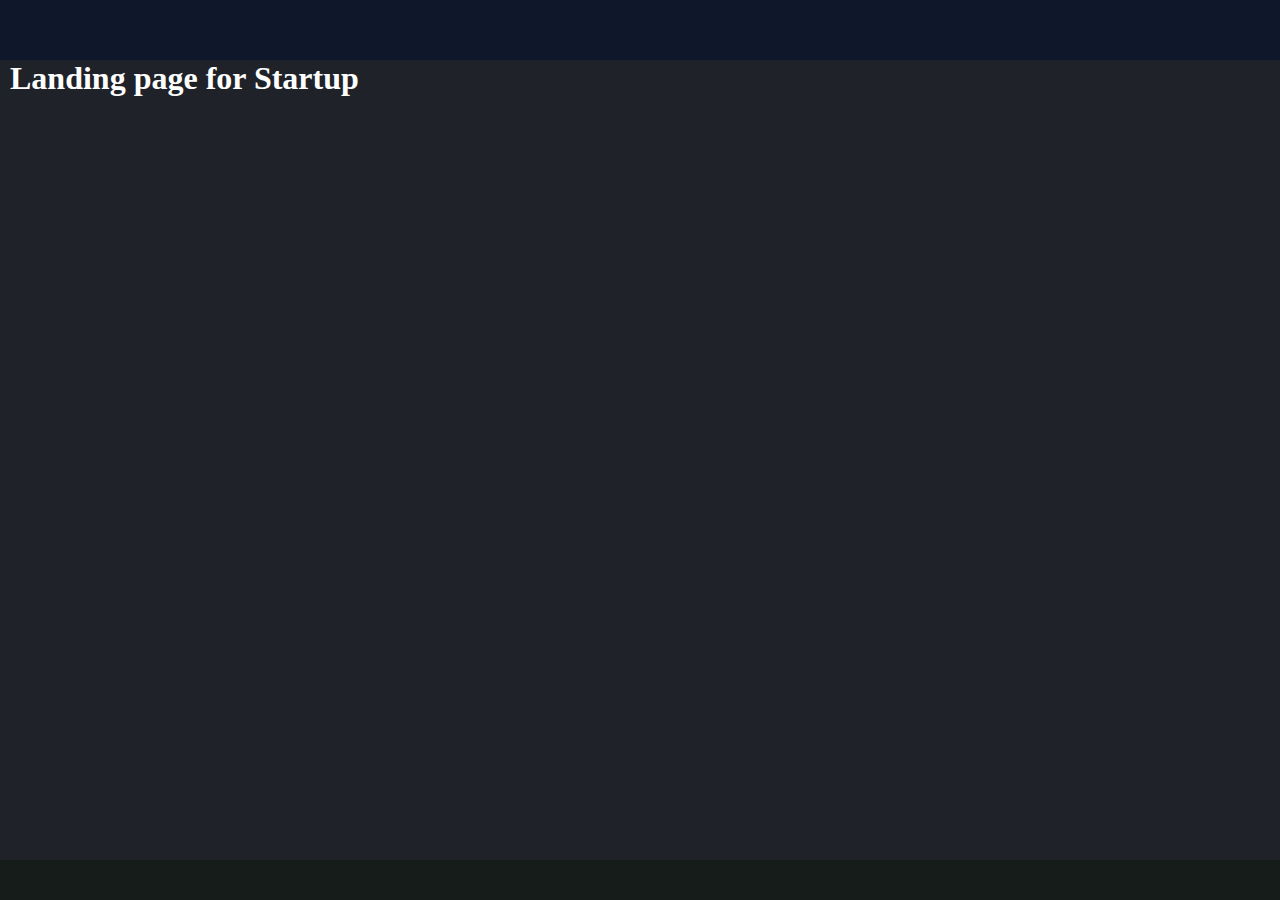
==== Landing page/index.html @ 529b9ca5 "updated in landing page" ====
<!DOCTYPE html>
<html lang="en">
<head>
    <meta charset="UTF-8">
    <meta name="viewport" content="width=device-width, initial-scale=1.0">
    <title>Landing page</title>
    <!--link style.css page-->
    <link rel="stylesheet" href="./style.css">
</head>
<body>
    <header>

    </header>
    <main>
        <div class="main-div1">
            <h1>Landing page for Startup</h1>
         
        </div>
    </main>
    <footer>

    </footer>
</body>
</html>
---- Landing page/style.css ----
*{
    margin: 0;
    padding: 0;
    box-sizing: border-box;
}

body{
    min-height: 100vh;
    display: flex;
    flex-direction: column;
    background-color: rgb(31,35,41);
}
header{
    background-color: rgb(15,23,42);
    height:60px;
    width: 100%;
}
footer{
    background-color: rgb(21,28,26);
    height: 40px;
    width: 100%;
    margin-top: auto;
}
main .main-div1{
    color: white;
    height: 500px;
    width: 400px;
    padding-left: 10px;
    margin:200px ,400px,0,auto;

}
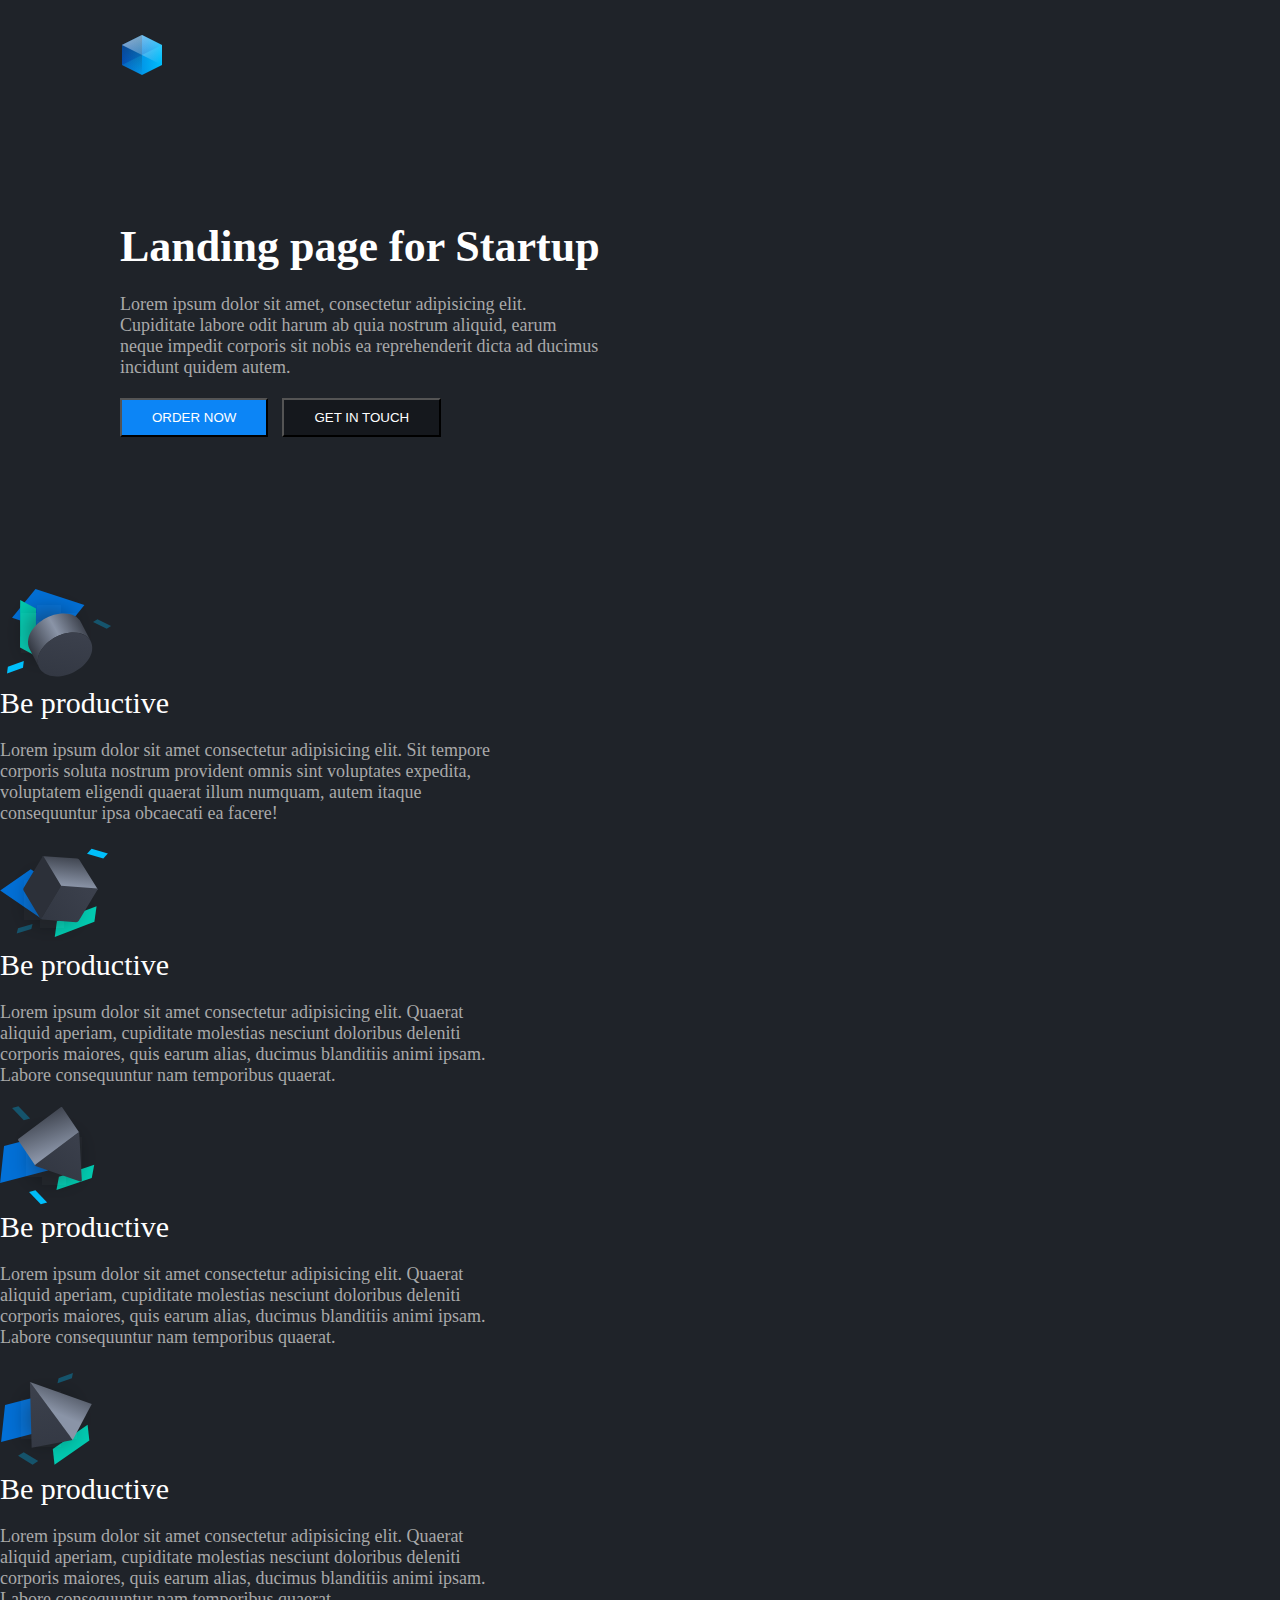
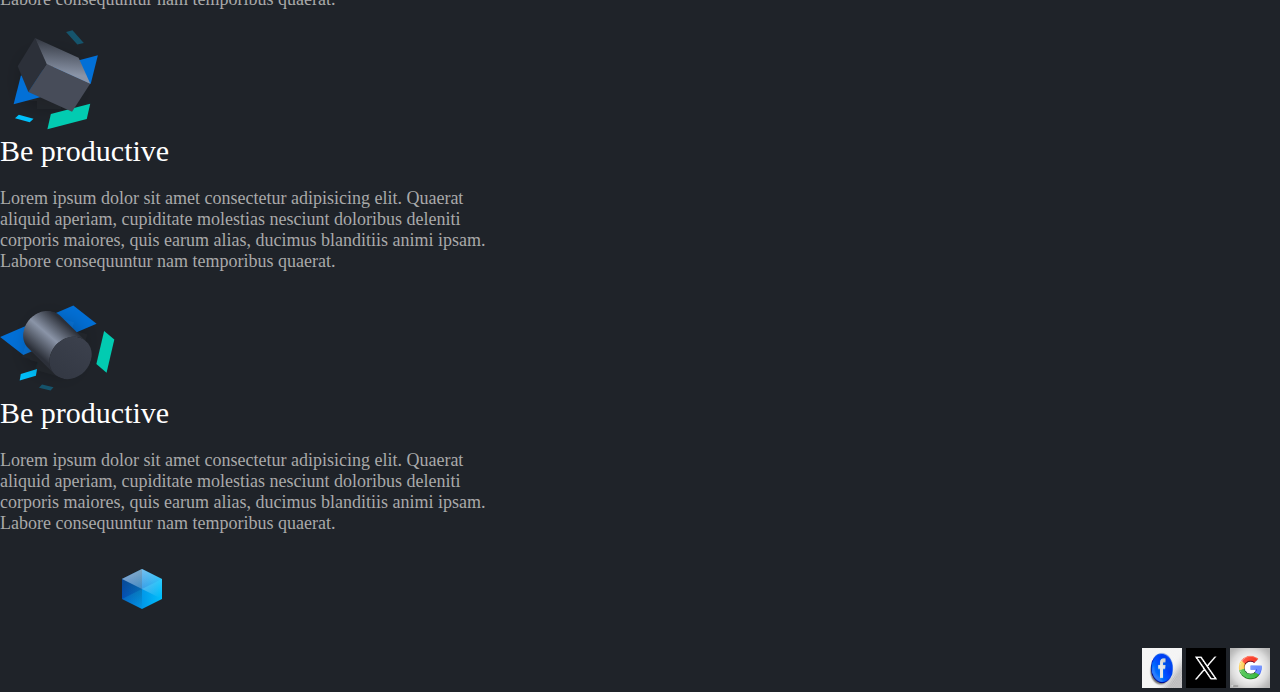
==== commit 0079053d: "second commit" ====
--- a/Landing page/index.html
+++ b/Landing page/index.html
@@ -1,24 +1,133 @@
 <!DOCTYPE html>
 <html lang="en">
-<head>
-    <meta charset="UTF-8">
-    <meta name="viewport" content="width=device-width, initial-scale=1.0">
+  <head>
+    <meta charset="UTF-8" />
+    <meta name="viewport" content="width=device-width, initial-scale=1.0" />
     <title>Landing page</title>
     <!--link style.css page-->
-    <link rel="stylesheet" href="./style.css">
-</head>
-<body>
-    <header>
-
-    </header>
+    <link rel="stylesheet" href="./style.css" />
+    <!--fevicon link-->
+    <link
+      rel="shortcut icon"
+      href="./assets/feature-icon-02.svg"
+      type="image/x-icon"
+    />
+  </head>
+  <body>
+    <!-- <header>
+        <img src="./assets/feature-icon-02.svg" height="50px" width="50px" alt="logo">
+        
+    </header> -->
     <main>
-        <div class="main-div1">
-            <h1>Landing page for Startup</h1>
-         
+      <div class="logo">
+        <img src="./assets/logo.svg" alt="logo" height="40px" width="40px" />
+      </div>
+      <div class="main-div1">
+        <h1>Landing page for Startup</h1>
+        <p class="1st-para">
+          Lorem ipsum dolor sit amet, consectetur adipisicing elit. Cupiditate
+          labore odit harum ab quia nostrum aliquid, earum neque impedit
+          corporis sit nobis ea reprehenderit dicta ad ducimus incidunt quidem
+          autem.
+        </p>
+        <button class="pre-order">ORDER NOW</button>
+        <button class="get-in-touch">GET IN TOUCH</button>
+      </div>
+      <div class="icons">
+        <img src="" alt="" />
+      </div>
+      <!--feature section-->
+      <section class="feature-section">
+        <div class="feature1">
+          <img src="./assets/feature-icon-01.svg" alt="feature image1" />
+          <h2>Be productive</h2>
+          <p>
+            Lorem ipsum dolor sit amet consectetur adipisicing elit. Sit tempore
+            corporis soluta nostrum provident omnis sint voluptates expedita,
+            voluptatem eligendi quaerat illum numquam, autem itaque consequuntur
+            ipsa obcaecati ea facere!
+          </p>
         </div>
+        <div class="feature2">
+          <img src="./assets/feature-icon-02.svg" alt="feature image2" />
+          <h2>Be productive</h2>
+          <p>
+            Lorem ipsum dolor sit amet consectetur adipisicing elit. Quaerat
+            aliquid aperiam, cupiditate molestias nesciunt doloribus deleniti
+            corporis maiores, quis earum alias, ducimus blanditiis animi ipsam.
+            Labore consequuntur nam temporibus quaerat.
+          </p>
+        </div>
+        <div class="feature3">
+          <img src="./assets/feature-icon-03.svg" alt="feature image2" />
+          <h2>Be productive</h2>
+          <p>
+            Lorem ipsum dolor sit amet consectetur adipisicing elit. Quaerat
+            aliquid aperiam, cupiditate molestias nesciunt doloribus deleniti
+            corporis maiores, quis earum alias, ducimus blanditiis animi ipsam.
+            Labore consequuntur nam temporibus quaerat.
+          </p>
+        </div>
+        <div class="feature4">
+          <img src="./assets/feature-icon-04.svg" alt="feature image2" />
+          <h2>Be productive</h2>
+          <p>
+            Lorem ipsum dolor sit amet consectetur adipisicing elit. Quaerat
+            aliquid aperiam, cupiditate molestias nesciunt doloribus deleniti
+            corporis maiores, quis earum alias, ducimus blanditiis animi ipsam.
+            Labore consequuntur nam temporibus quaerat.
+          </p>
+        </div>
+        <div class="feature5">
+          <img src="./assets/feature-icon-05.svg" alt="feature image2" />
+          <h2>Be productive</h2>
+          <p>
+            Lorem ipsum dolor sit amet consectetur adipisicing elit. Quaerat
+            aliquid aperiam, cupiditate molestias nesciunt doloribus deleniti
+            corporis maiores, quis earum alias, ducimus blanditiis animi ipsam.
+            Labore consequuntur nam temporibus quaerat.
+          </p>
+        </div>
+        <div class="feature6">
+          <img src="./assets/feature-icon-06.svg" alt="feature image2" />
+          <h2>Be productive</h2>
+          <p>
+            Lorem ipsum dolor sit amet consectetur adipisicing elit. Quaerat
+            aliquid aperiam, cupiditate molestias nesciunt doloribus deleniti
+            corporis maiores, quis earum alias, ducimus blanditiis animi ipsam.
+            Labore consequuntur nam temporibus quaerat.
+          </p>
+        </div>
+      </section>
+      <!--social media icon -->
+      <section class="social-media">
+        <div class="logo">
+          <img src="./assets/logo.svg" alt="logo" height="40px" width="40px" />
+        </div>
+        <div class="social-link">
+          <a href="#"
+            ><img
+              src="./assets/3d_circle_with_facebook_logo_isolated_on_a_transparent_background.jpg"
+              height="40px"
+              width="40px"
+              alt=""
+          /></a>
+          <a href="#"
+            ><img
+              src="./assets/sl_z_072523_61700_01.jpg"
+              height="40px"
+              width="40px"
+              alt="twitter"
+          /></a>
+          <a href="#"
+            ><img
+              src="./assets/m011t0447_b_social_sign_18sep22.jpg"
+              height="40px"
+              width="40px"
+          /></a>
+        </div>
+      </section>
     </main>
-    <footer>
-
-    </footer>
-</body>
-</html>+    <!-- <footer></footer> -->
+  </body>
+</html>
--- a/Landing page/style.css
+++ b/Landing page/style.css
@@ -1,31 +1,79 @@
-*{
-    margin: 0;
-    padding: 0;
-    box-sizing: border-box;
+* {
+  margin: 0;
+  padding: 0;
+  box-sizing: border-box;
 }
 
-body{
-    min-height: 100vh;
-    display: flex;
-    flex-direction: column;
-    background-color: rgb(31,35,41);
+body {
+  min-height: 100vh;
+  display: flex;
+  flex-direction: column;
+  background-color: rgb(31, 35, 41);
 }
-header{
+/* header{
     background-color: rgb(15,23,42);
     height:60px;
     width: 100%;
+} */
+
+main .main-div1 {
+  position: absolute;
+  left: 100px;
+  top: 200px;
+  color: white;
+  height: 400px;
+  width: 500px;
+  padding: 10px;
+  margin: 10px;
 }
-footer{
-    background-color: rgb(21,28,26);
-    height: 40px;
-    width: 100%;
-    margin-top: auto;
+main .logo {
+  margin: 35px 122px;
 }
-main .main-div1{
+main .main-div1 h1 {
+  font-size: 44px;
+  line-height: 54px;
+  font-weight: 700;
+  color: white;
+}
+p {
+  color: darkgrey;
+  font-size: 18px;
+  font-family: Cambria, Cochin, Georgia, Times, "Times New Roman", serif;
+  margin: 20px 0;
+}
+.pre-order {
+  background-color: rgb(12, 133, 246);
+  padding: 10px 30px;
+  color: white;
+}
+.get-in-touch {
+  padding: 10px 30px;
+  color: white;
+  background-color: rgb(21, 24, 29);
+  margin-left: 10px;
+}
+.feature-section{
+    margin-top: 450px;
+    
+}
+.feature-section .feature1,.feature2,.feature3,.feature4,.feature5,.feature6{
+    width: 500px;
+    
+}
+.social-link {
+  position: absolute;
+  right: 10px;
+  /* margin-left: 20px; ,not working why */
+}
+h2{
     color: white;
-    height: 500px;
-    width: 400px;
-    padding-left: 10px;
-    margin:200px ,400px,0,auto;
+    font-size: 30px;
+    font-weight: 500;
+}
 
-}+/* footer {
+  background-color: rgb(21, 28, 26);
+  height: 40px;
+  width: 100%;
+  margin-top: auto;
+} */
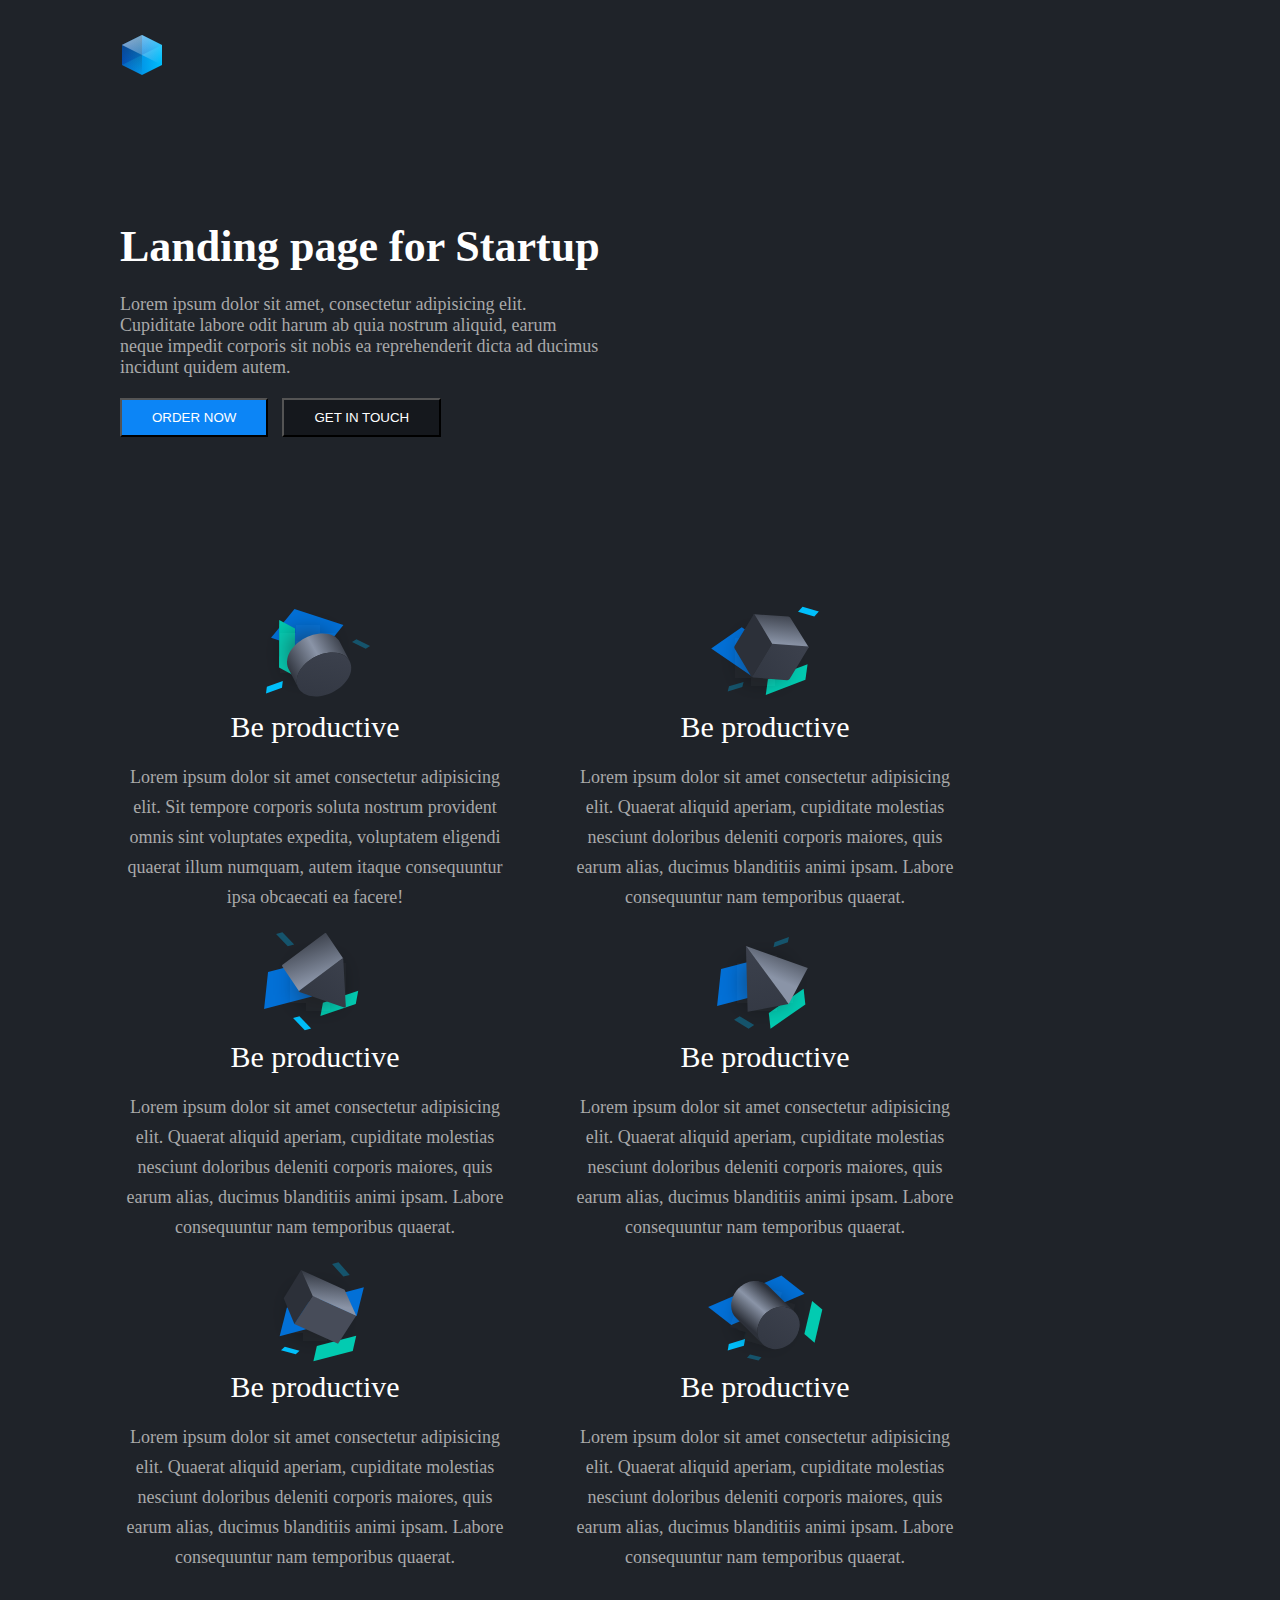
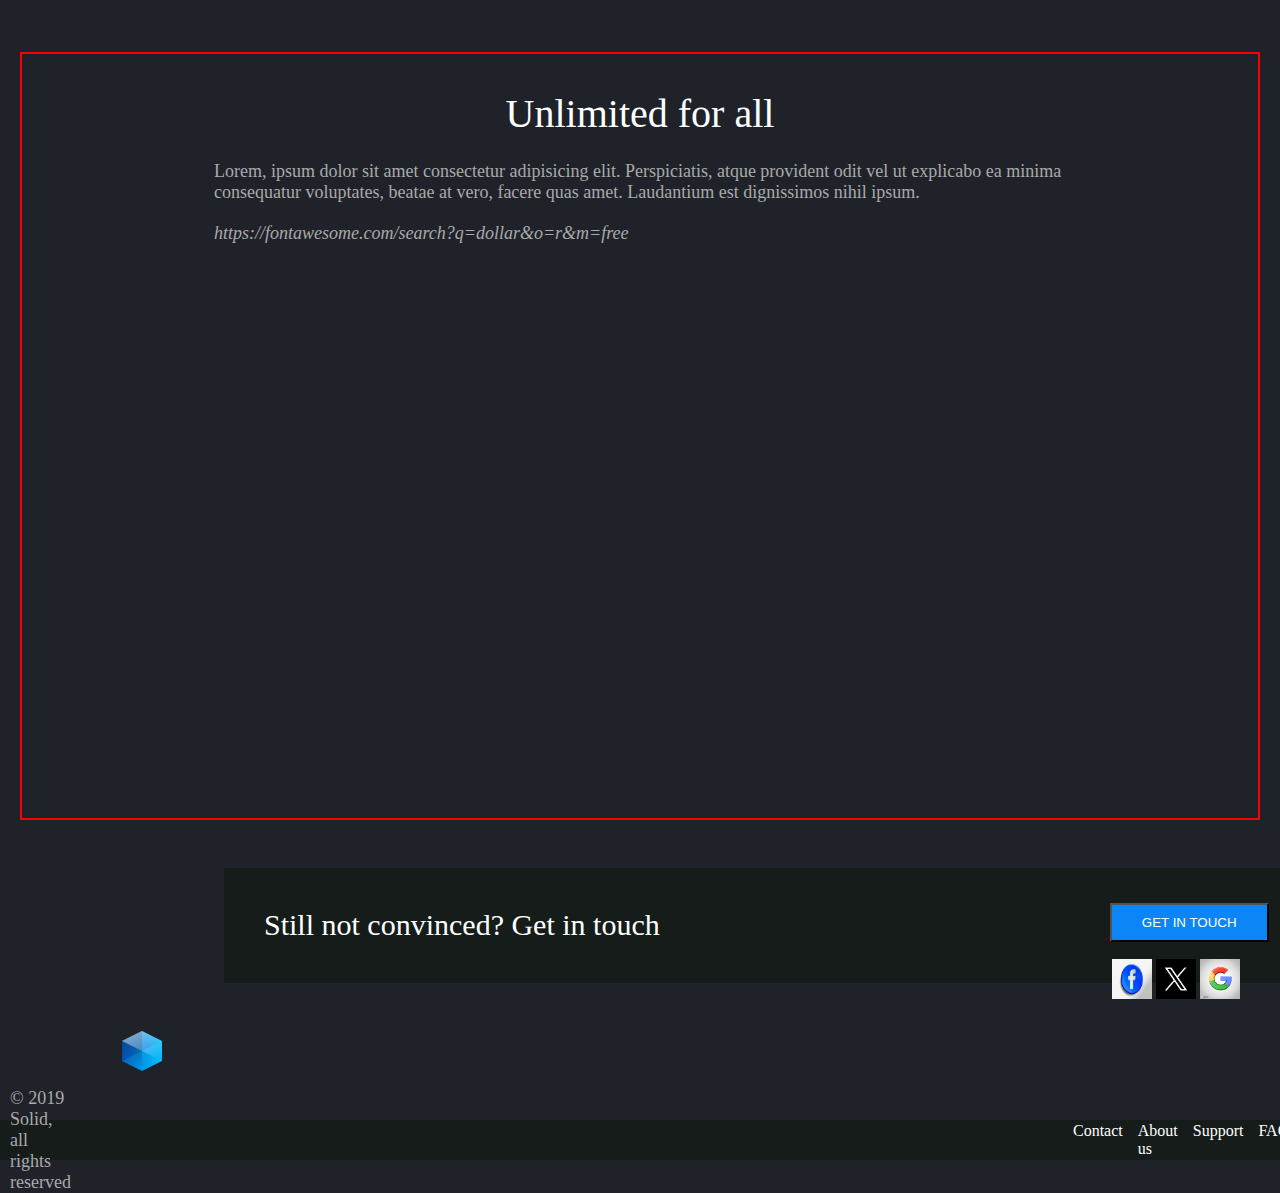
==== commit f60ff28c: "updated landing page" ====
--- a/Landing page/index.html
+++ b/Landing page/index.html
@@ -39,54 +39,64 @@
       <!--feature section-->
       <section class="feature-section">
         <div class="feature1">
-          <img src="./assets/feature-icon-01.svg" alt="feature image1" />
-          <h2>Be productive</h2>
-          <p>
-            Lorem ipsum dolor sit amet consectetur adipisicing elit. Sit tempore
-            corporis soluta nostrum provident omnis sint voluptates expedita,
-            voluptatem eligendi quaerat illum numquam, autem itaque consequuntur
-            ipsa obcaecati ea facere!
-          </p>
+          <div class="inner-feature2">
+            <img src="./assets/feature-icon-01.svg" alt="feature image1" />
+            <h2>Be productive</h2>
+            <p>
+              Lorem ipsum dolor sit amet consectetur adipisicing elit. Sit
+              tempore corporis soluta nostrum provident omnis sint voluptates
+              expedita, voluptatem eligendi quaerat illum numquam, autem itaque
+              consequuntur ipsa obcaecati ea facere!
+            </p>
+          </div>
         </div>
         <div class="feature2">
-          <img src="./assets/feature-icon-02.svg" alt="feature image2" />
-          <h2>Be productive</h2>
-          <p>
-            Lorem ipsum dolor sit amet consectetur adipisicing elit. Quaerat
-            aliquid aperiam, cupiditate molestias nesciunt doloribus deleniti
-            corporis maiores, quis earum alias, ducimus blanditiis animi ipsam.
-            Labore consequuntur nam temporibus quaerat.
-          </p>
+          <div class="inner-feature2">
+            <img src="./assets/feature-icon-02.svg" alt="feature image2" />
+            <h2>Be productive</h2>
+            <p>
+              Lorem ipsum dolor sit amet consectetur adipisicing elit. Quaerat
+              aliquid aperiam, cupiditate molestias nesciunt doloribus deleniti
+              corporis maiores, quis earum alias, ducimus blanditiis animi
+              ipsam. Labore consequuntur nam temporibus quaerat.
+            </p>
+          </div>
         </div>
         <div class="feature3">
-          <img src="./assets/feature-icon-03.svg" alt="feature image2" />
-          <h2>Be productive</h2>
-          <p>
-            Lorem ipsum dolor sit amet consectetur adipisicing elit. Quaerat
-            aliquid aperiam, cupiditate molestias nesciunt doloribus deleniti
-            corporis maiores, quis earum alias, ducimus blanditiis animi ipsam.
-            Labore consequuntur nam temporibus quaerat.
-          </p>
+          <div class="inner-feature2">
+            <img src="./assets/feature-icon-03.svg" alt="feature image2" />
+            <h2>Be productive</h2>
+            <p>
+              Lorem ipsum dolor sit amet consectetur adipisicing elit. Quaerat
+              aliquid aperiam, cupiditate molestias nesciunt doloribus deleniti
+              corporis maiores, quis earum alias, ducimus blanditiis animi
+              ipsam. Labore consequuntur nam temporibus quaerat.
+            </p>
+          </div>
         </div>
         <div class="feature4">
-          <img src="./assets/feature-icon-04.svg" alt="feature image2" />
-          <h2>Be productive</h2>
-          <p>
-            Lorem ipsum dolor sit amet consectetur adipisicing elit. Quaerat
-            aliquid aperiam, cupiditate molestias nesciunt doloribus deleniti
-            corporis maiores, quis earum alias, ducimus blanditiis animi ipsam.
-            Labore consequuntur nam temporibus quaerat.
-          </p>
+          <div class="inner-feature2">
+            <img src="./assets/feature-icon-04.svg" alt="feature image2" />
+            <h2>Be productive</h2>
+            <p>
+              Lorem ipsum dolor sit amet consectetur adipisicing elit. Quaerat
+              aliquid aperiam, cupiditate molestias nesciunt doloribus deleniti
+              corporis maiores, quis earum alias, ducimus blanditiis animi
+              ipsam. Labore consequuntur nam temporibus quaerat.
+            </p>
+          </div>
         </div>
         <div class="feature5">
-          <img src="./assets/feature-icon-05.svg" alt="feature image2" />
-          <h2>Be productive</h2>
-          <p>
-            Lorem ipsum dolor sit amet consectetur adipisicing elit. Quaerat
-            aliquid aperiam, cupiditate molestias nesciunt doloribus deleniti
-            corporis maiores, quis earum alias, ducimus blanditiis animi ipsam.
-            Labore consequuntur nam temporibus quaerat.
-          </p>
+          <div class="inner-feature2">
+            <img src="./assets/feature-icon-05.svg" alt="feature image2" />
+            <h2>Be productive</h2>
+            <p>
+              Lorem ipsum dolor sit amet consectetur adipisicing elit. Quaerat
+              aliquid aperiam, cupiditate molestias nesciunt doloribus deleniti
+              corporis maiores, quis earum alias, ducimus blanditiis animi
+              ipsam. Labore consequuntur nam temporibus quaerat.
+            </p>
+          </div>
         </div>
         <div class="feature6">
           <img src="./assets/feature-icon-06.svg" alt="feature image2" />
@@ -99,7 +109,35 @@
           </p>
         </div>
       </section>
-      <!--social media icon -->
+
+      <!--PRICE SECTION-->
+      <section class="price-section">
+        <div class="inner-price-section">
+          <div class="access-div">
+            <h2>Unlimited for all</h2>
+            <p>
+              Lorem, ipsum dolor sit amet consectetur adipisicing elit.
+              Perspiciatis, atque provident odit vel ut explicabo ea minima
+              consequatur voluptates, beatae at vero, facere quas amet.
+              Laudantium est dignissimos nihil ipsum.
+            </p>
+          </div>
+          <div class="price-wrap">
+            <div class="inner-wrap">
+              <p><i>https://fontawesome.com/search?q=dollar&o=r&m=free</i></p>
+            </div>
+          </div>
+        </div>
+      </section>
+      <!-- checking -->
+      <!-- <hr style="margin: 50px;"> -->
+
+      <!--still not convinced section-->
+      <section class="convinced-section">
+        <h2>Still not convinced? Get in touch</h2>
+        <a href="#"><button>GET IN TOUCH</button></a>
+      </section>
+      <!--social media icon and logo-->
       <section class="social-media">
         <div class="logo">
           <img src="./assets/logo.svg" alt="logo" height="40px" width="40px" />
@@ -128,6 +166,18 @@
         </div>
       </section>
     </main>
-    <!-- <footer></footer> -->
+    <footer>
+      <p>© 2019 Solid, all rights reserved</p>
+      <section class="contact-section">
+        <div class="contact-div">
+          <ul>
+            <a href="#"><li>Contact</li></a>
+            <a href="#"><li>About us</li></a>
+            <a href="#"><li>Support</li></a>
+            <a href="#"><li>FAQ's</li></a>
+          </ul>
+        </div>
+      </section>
+    </footer>
   </body>
 </html>
--- a/Landing page/style.css
+++ b/Landing page/style.css
@@ -45,35 +45,113 @@
   background-color: rgb(12, 133, 246);
   padding: 10px 30px;
   color: white;
+  cursor: pointer;
 }
 .get-in-touch {
   padding: 10px 30px;
   color: white;
   background-color: rgb(21, 24, 29);
   margin-left: 10px;
+  cursor: pointer;
 }
-.feature-section{
-    margin-top: 450px;
-    
+.feature-section {
+  margin: 430px 25px 20px 25px;
+  text-align: -webkit-center;
+  align-items: center;
+  padding: 40px;
+  /* line-height: 30px; */
+  flex-wrap: wrap;
+  display: flex;
+  box-sizing: border-box;
+  line-height: 30px;
 }
-.feature-section .feature1,.feature2,.feature3,.feature4,.feature5,.feature6{
-    width: 500px;
-    
+.feature-section .feature1,
+.feature2,
+.feature3,
+.feature4,
+.feature5,
+.feature6 {
+  width: 400px;
+  margin-left: 50px;
+}
+/*UNLIMITED ACCESS SECTION*/
+.price-section {
+  margin: 20px;
+  box-sizing: border-box;
+  border: 2px solid red;
+}
+.inner-price-section {
+  min-width: 600px;
+  min-height: 700px;
+  margin: 2rem 12rem;
+}
+.price-section .access-div {
+  width: fit-content;
+}
+.price-section h2 {
+  color: white;
+  text-align: justify;
+  line-height: 25px;
+  text-align: center;
+  font-size: 40px;
+  font-weight: 500;
+  padding: 15px;
 }
 .social-link {
   position: absolute;
-  right: 10px;
-  /* margin-left: 20px; ,not working why */
+  right: 2.5rem;
+  bottom: -119rem;
+  margin-bottom: 201px;
 }
-h2{
-    color: white;
-    font-size: 30px;
-    font-weight: 500;
+h2 {
+  color: white;
+  font-size: 30px;
+  font-weight: 500;
 }
-
-/* footer {
+/*NOT CONVINCED SECTION*/
+.convinced-section {
+  display: flex;
+  margin: 3rem 14rem;
+  height: 115px;
+  width: 1071px;
+  padding: 20px;
+  text-align: center;
+  background-color: rgb(21, 28, 26);
+}
+.convinced-section h2 {
+  padding: 20px;
+}
+.convinced-section button {
+  /*how to inherit properties that have been previously defined*/
+  background-color: rgb(12, 133, 246);
+  margin-top: 15px;
+  padding: 10px 30px;
+  color: white;
+  margin-left: 430px;
+  cursor: pointer;
+}
+/*FOOTER SECTION*/
+footer {
+  display: flex;
   background-color: rgb(21, 28, 26);
   height: 40px;
   width: 100%;
-  margin-top: auto;
-} */
+  margin-top: 10px;
+  align-items: center;
+}
+.contact-section .contact-div ul {
+  color: white;
+  display: flex;
+  gap: 15px;
+}
+.contact-div a {
+  color: white;
+  text-decoration: none;
+  list-style: none;
+}
+footer .contact-section .contact-div {
+  margin-left: 62rem;
+}
+footer p {
+  margin: 10px;
+}
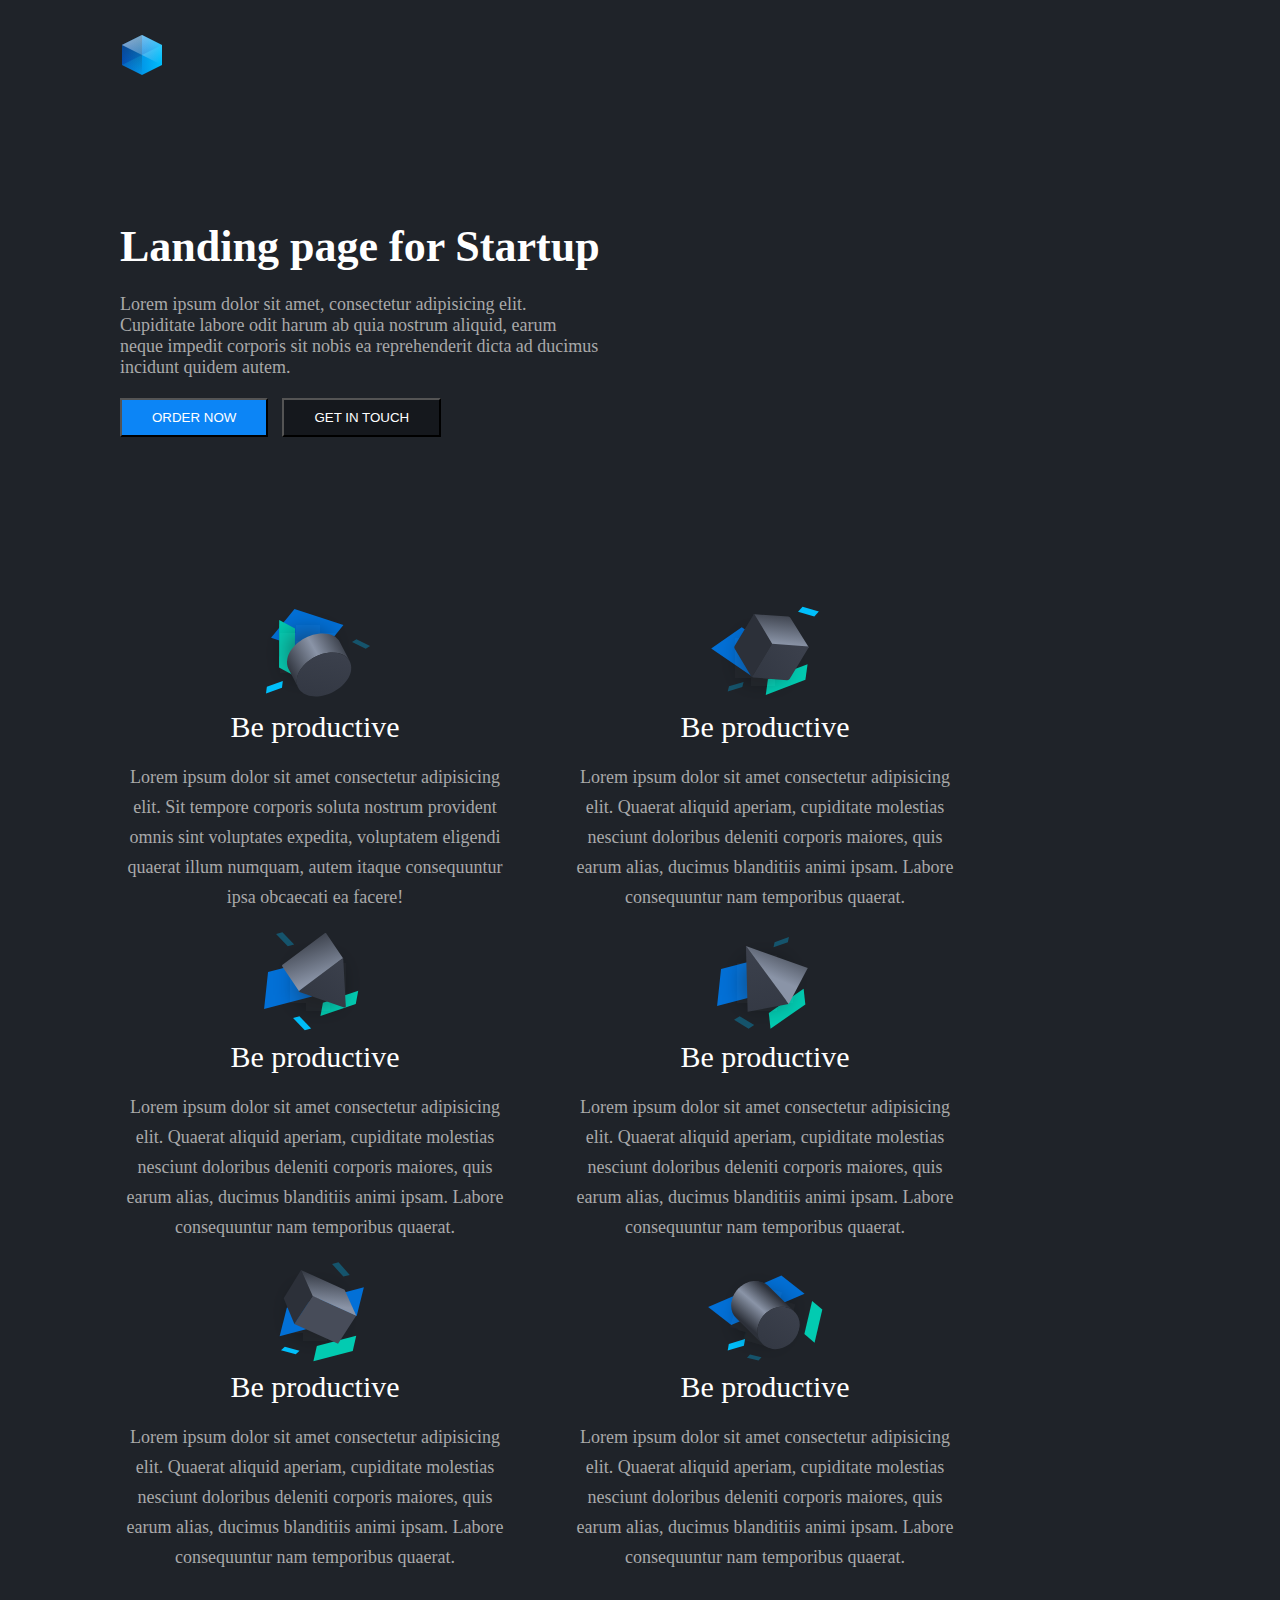
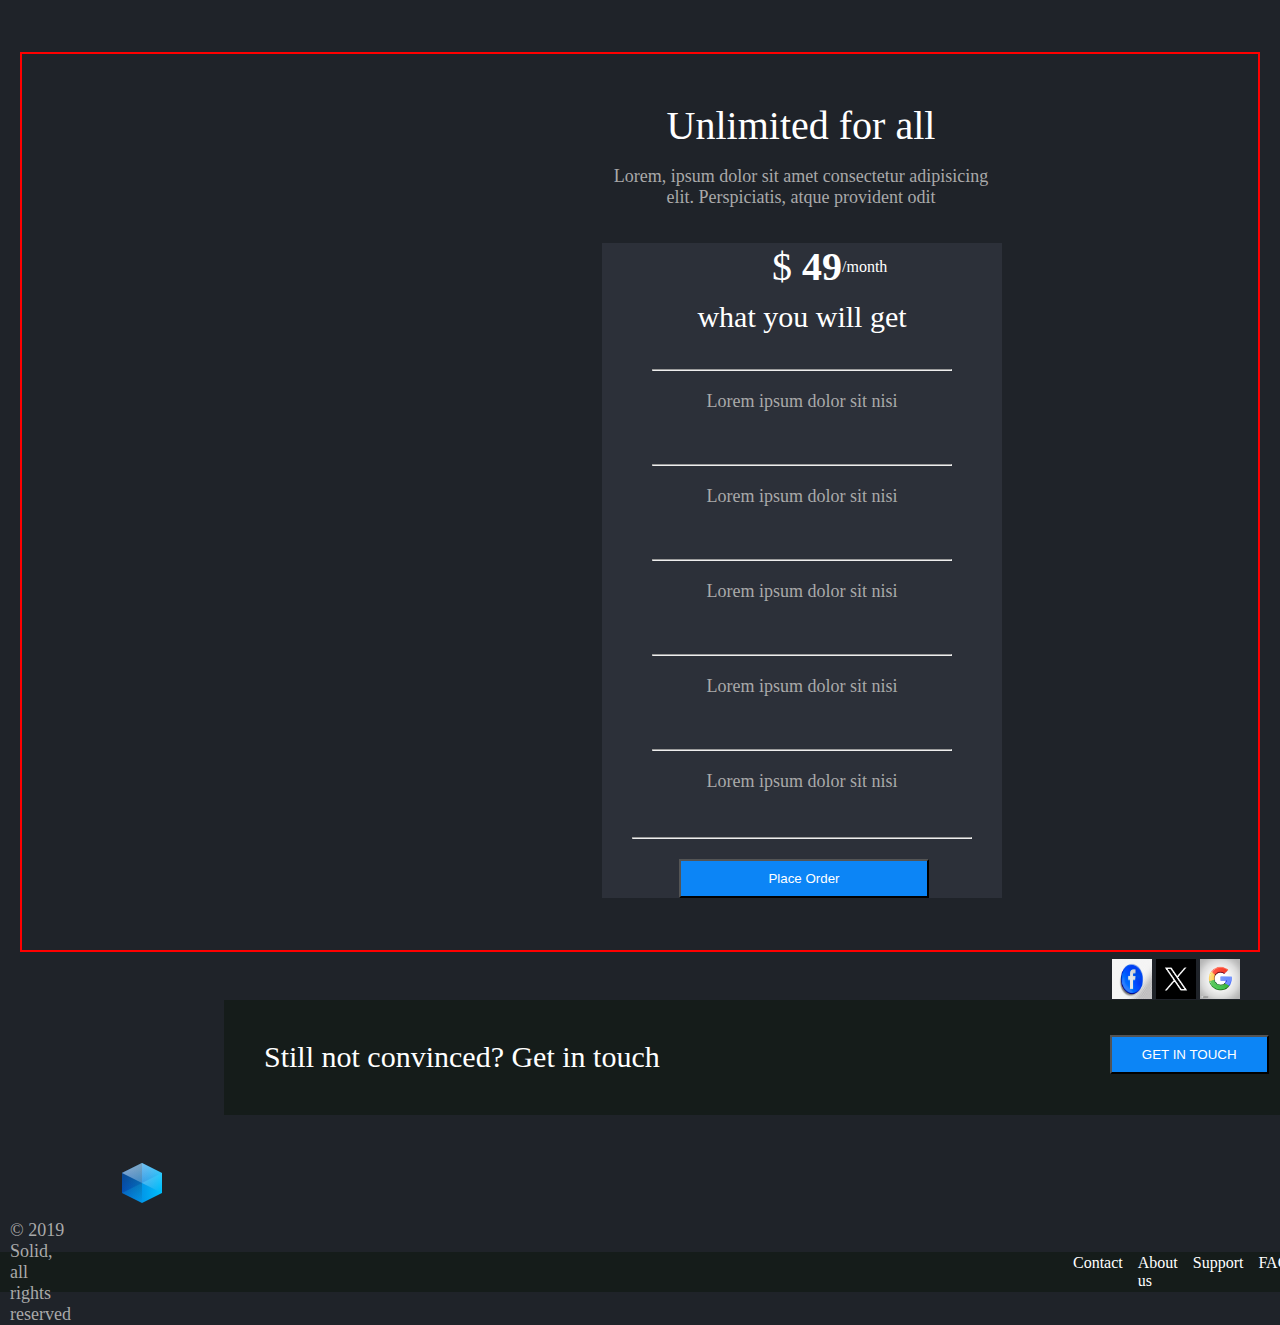
==== commit 22eea012: "updated price section" ====
--- a/Landing page/index.html
+++ b/Landing page/index.html
@@ -117,14 +117,51 @@
             <h2>Unlimited for all</h2>
             <p>
               Lorem, ipsum dolor sit amet consectetur adipisicing elit.
-              Perspiciatis, atque provident odit vel ut explicabo ea minima
-              consequatur voluptates, beatae at vero, facere quas amet.
-              Laudantium est dignissimos nihil ipsum.
+              Perspiciatis, atque provident odit  
             </p>
           </div>
           <div class="price-wrap">
             <div class="inner-wrap">
-              <p><i>https://fontawesome.com/search?q=dollar&o=r&m=free</i></p>
+              <div class="price-dollar">
+                <span><h2>$</h2></span>
+                <span class="integer-num">49</span>
+                <span class="rate">/month</span>
+              </div>
+               
+              <h3 id="price-list-heading">what you will get</h3>
+              
+               
+              <div class="ul-list-ele">
+                <ul>
+                  <li>
+                    <hr style="margin: 20px 30px" />
+                    <i></i>
+                    <p>Lorem ipsum dolor sit nisi</p>
+                  </li>
+                  <li>
+                    <hr style="margin: 20px 30px" />
+                    <i></i>
+                    <p>Lorem ipsum dolor sit nisi</p>
+                  </li>
+                  <li>
+                    <hr style="margin: 20px 30px" />
+                    <i></i>
+                    <p>Lorem ipsum dolor sit nisi</p>
+                  </li>
+                  <li>
+                    <hr style="margin: 20px 30px" />
+                    <i></i>
+                    <p>Lorem ipsum dolor sit nisi</p>
+                  </li>
+                  <li>
+                    <hr style="margin: 20px 30px" />
+                    <i></i>
+                    <p>Lorem ipsum dolor sit nisi</p>
+                  </li>
+                  <hr style="margin: 20px 30px"  />
+                </ul>
+              </div>
+              <button class="order-button">Place Order</button>
             </div>
           </div>
         </div>
--- a/Landing page/style.css
+++ b/Landing page/style.css
@@ -41,7 +41,7 @@
   font-family: Cambria, Cochin, Georgia, Times, "Times New Roman", serif;
   margin: 20px 0;
 }
-.pre-order {
+.pre-order ,.order-button{
   background-color: rgb(12, 133, 246);
   padding: 10px 30px;
   color: white;
@@ -74,29 +74,79 @@
   width: 400px;
   margin-left: 50px;
 }
-/*UNLIMITED ACCESS SECTION*/
+/* PRICE SECTION AND UNLIMITED ACCESS SECTION*/
 .price-section {
   margin: 20px;
   box-sizing: border-box;
   border: 2px solid red;
 }
-.inner-price-section {
-  min-width: 600px;
-  min-height: 700px;
-  margin: 2rem 12rem;
+ .inner-price-section {
+  
+  /* min-width: 600px;
+  min-height: 700px; */
+  margin: 2rem 500px;
+  box-sizing: border-box;
+  margin-left:35rem;
+  padding:20PX;
+
 }
 .price-section .access-div {
-  width: fit-content;
+  text-align: -webkit-center;
+  width: 398px;
+  padding-bottom: 15px;
 }
 .price-section h2 {
   color: white;
   text-align: justify;
-  line-height: 25px;
+  line-height:20px;
   text-align: center;
   font-size: 40px;
   font-weight: 500;
-  padding: 15px;
-}
+  padding: 10px;
+}
+.price-section .price-wrap {
+  box-sizing: border-box;
+  height: auto;
+  width: 400px;
+  background-color: rgb(44, 48, 57);
+}
+.price-section .inner-wrap .price-dollar {
+  display: flex;
+  align-items: center;
+  padding-left: 0;
+  margin-left: 10rem;
+}
+.price-wrap .rate {
+  color: white;
+}
+.price-section .price-wrap p {
+  color: darkgray;
+}
+.price-section .price-wrap .integer-num {
+  color: white;
+  font-size: 40px;
+  font-weight: 600;
+}
+#price-list-heading{
+  color: white;
+  font-size: 30px;
+  font-weight: 400;
+  margin:5px 10px;
+  padding: 5px 10px;
+  text-align: center;
+}
+.price-wrap .ul-list-ele li{
+  text-align: center;
+  margin: 2px 10px;
+  padding:5px 10px;
+  text-decoration: none;
+  list-style: none;
+}
+.price-wrap .order-button{
+    margin-left:77px;
+    width:250px;
+}
+/*SOCIAL LINK SECTION*/
 .social-link {
   position: absolute;
   right: 2.5rem;
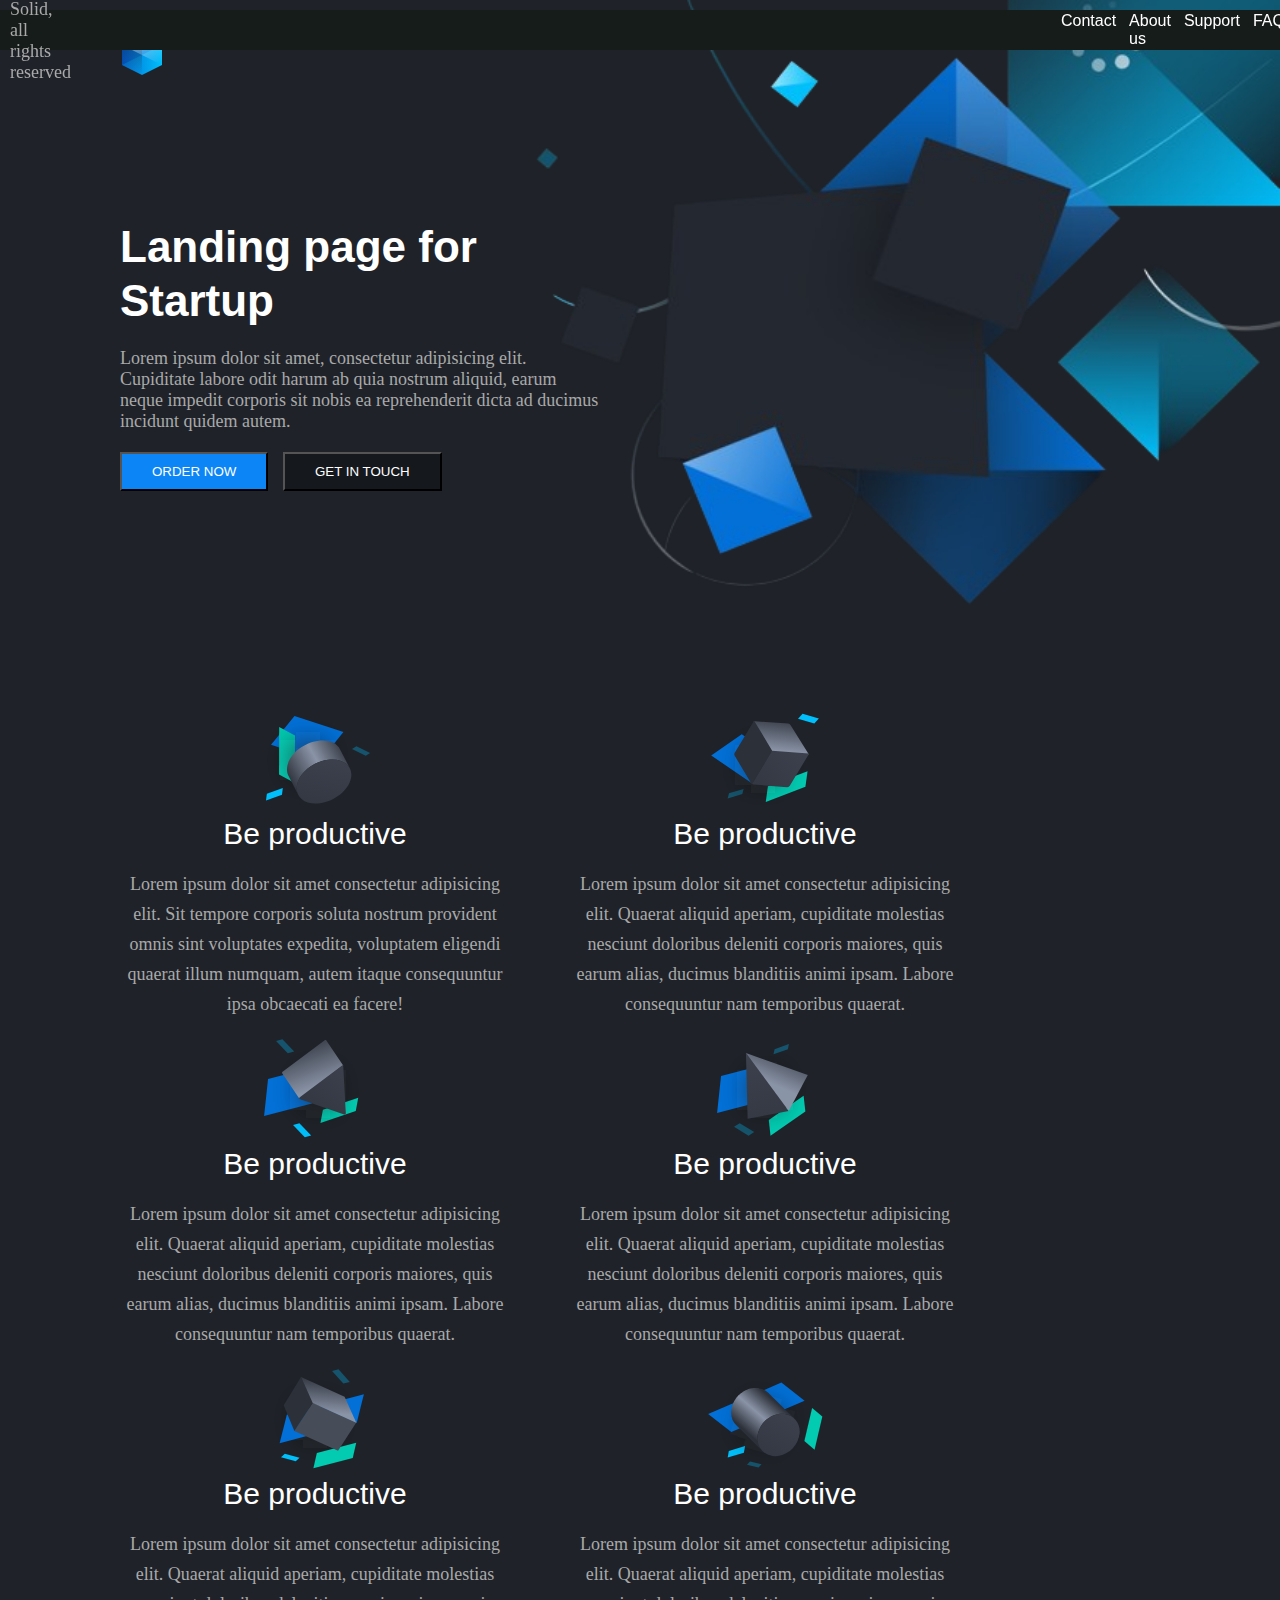
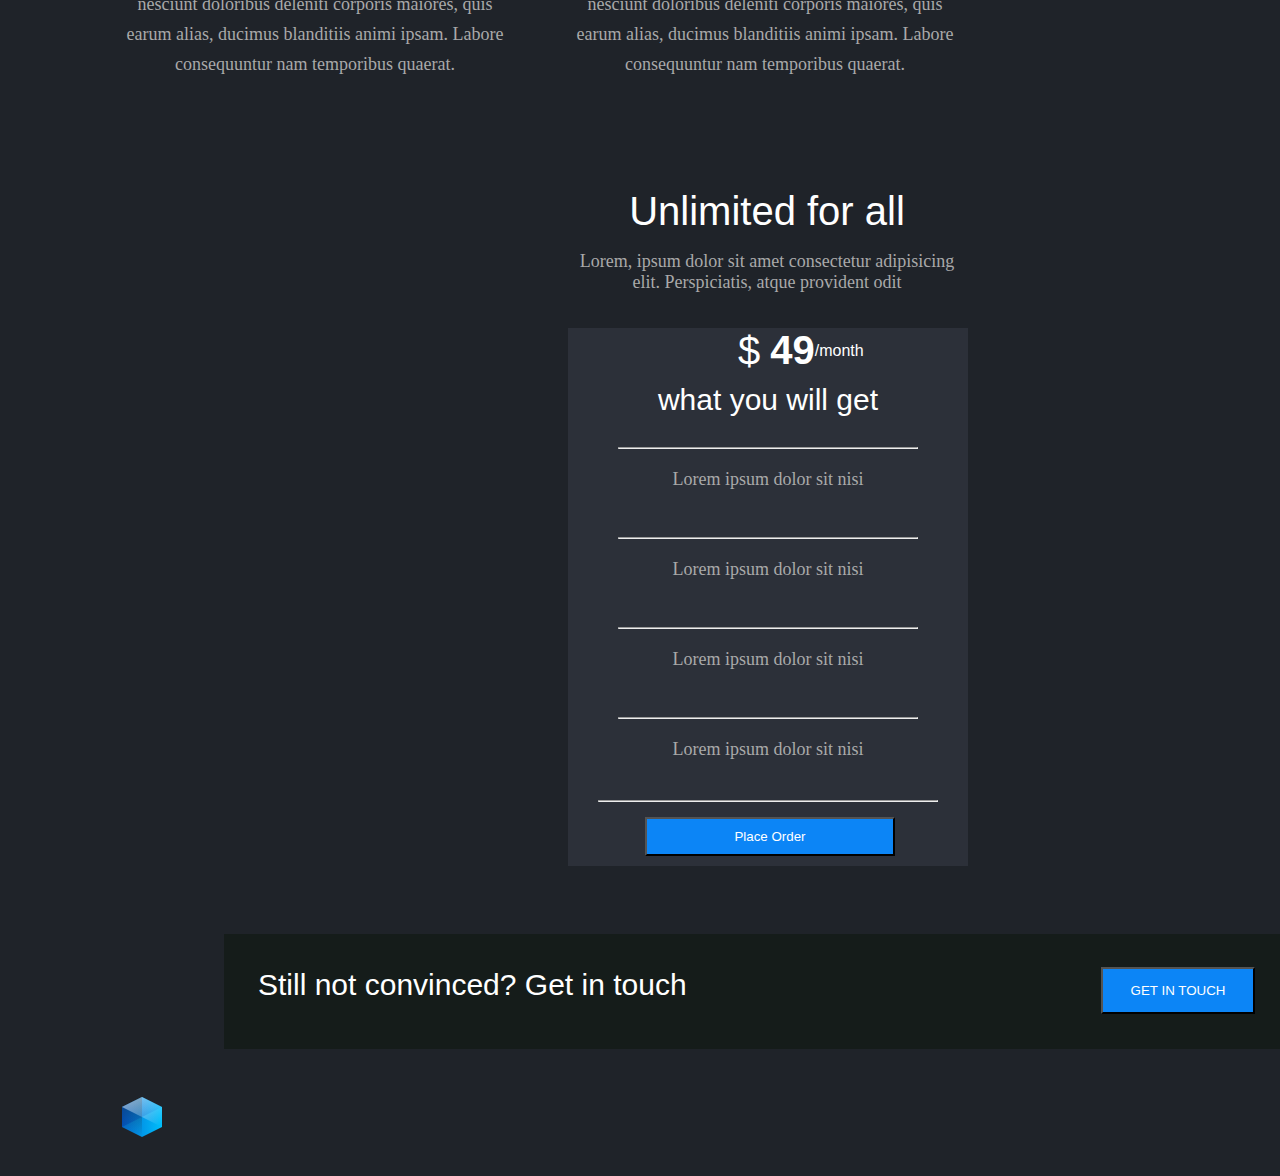
==== commit ee485957: "updation on landing page" ====
--- a/Landing page/index.html
+++ b/Landing page/index.html
@@ -4,6 +4,17 @@
     <meta charset="UTF-8" />
     <meta name="viewport" content="width=device-width, initial-scale=1.0" />
     <title>Landing page</title>
+    <link
+      rel="stylesheet"
+      href="https://cdnjs.cloudflare.com/ajax/libs/font-awesome/6.4.2/css/all.min.css"
+      integrity="sha512-z3gLpd7yknf1YoNbCzqRKc4qyor8gaKU1qmn+CShxbuBusANI9QpRohGBreCFkKxLhei6S9CQXFEbbKuqLg0DA=="
+      crossorigin="anonymous"
+      referrerpolicy="no-referrer"
+    />
+    <link
+      rel="stylesheet"
+      href="https://cdn.jsdelivr.net/npm/bootstrap-icons@1.11.1/font/bootstrap-icons.css"
+    />
     <!--link style.css page-->
     <link rel="stylesheet" href="./style.css" />
     <!--fevicon link-->
@@ -33,9 +44,9 @@
         <button class="pre-order">ORDER NOW</button>
         <button class="get-in-touch">GET IN TOUCH</button>
       </div>
-      <div class="icons">
-        <img src="" alt="" />
-      </div>
+       <div class="background-decoration">
+         <img src="./assets/background_-removebg-preview.png" alt="">
+       </div>
       <!--feature section-->
       <section class="feature-section">
         <div class="feature1">
@@ -117,7 +128,7 @@
             <h2>Unlimited for all</h2>
             <p>
               Lorem, ipsum dolor sit amet consectetur adipisicing elit.
-              Perspiciatis, atque provident odit  
+              Perspiciatis, atque provident odit
             </p>
           </div>
           <div class="price-wrap">
@@ -127,38 +138,33 @@
                 <span class="integer-num">49</span>
                 <span class="rate">/month</span>
               </div>
-               
+
               <h3 id="price-list-heading">what you will get</h3>
-              
-               
+
               <div class="ul-list-ele">
                 <ul>
                   <li>
-                    <hr style="margin: 20px 30px" />
-                    <i></i>
-                    <p>Lorem ipsum dolor sit nisi</p>
-                  </li>
-                  <li>
-                    <hr style="margin: 20px 30px" />
-                    <i></i>
-                    <p>Lorem ipsum dolor sit nisi</p>
-                  </li>
-                  <li>
-                    <hr style="margin: 20px 30px" />
-                    <i></i>
-                    <p>Lorem ipsum dolor sit nisi</p>
-                  </li>
-                  <li>
-                    <hr style="margin: 20px 30px" />
-                    <i></i>
-                    <p>Lorem ipsum dolor sit nisi</p>
-                  </li>
-                  <li>
-                    <hr style="margin: 20px 30px" />
-                    <i></i>
-                    <p>Lorem ipsum dolor sit nisi</p>
-                  </li>
-                  <hr style="margin: 20px 30px"  />
+                    <hr style="margin: 15px 30px" />
+                    <i></i>
+                    <p>Lorem ipsum dolor sit nisi</p>
+                  </li>
+                  <li>
+                    <hr style="margin: 15px 30px" />
+                    <i></i>
+                    <p>Lorem ipsum dolor sit nisi</p>
+                  </li>
+                  <li>
+                    <hr style="margin: 15px 30px" />
+                    <i></i>
+                    <p>Lorem ipsum dolor sit nisi</p>
+                  </li>
+                  <li>
+                    <hr style="margin: 15px 30px" />
+                    <i></i>
+                    <p>Lorem ipsum dolor sit nisi</p>
+                  </li>
+
+                  <hr style="margin: 15px 30px" />
                 </ul>
               </div>
               <button class="order-button">Place Order</button>
@@ -175,31 +181,21 @@
         <a href="#"><button>GET IN TOUCH</button></a>
       </section>
       <!--social media icon and logo-->
-      <section class="social-media">
-        <div class="logo">
-          <img src="./assets/logo.svg" alt="logo" height="40px" width="40px" />
-        </div>
-        <div class="social-link">
-          <a href="#"
-            ><img
-              src="./assets/3d_circle_with_facebook_logo_isolated_on_a_transparent_background.jpg"
+      <section class="social-media-sec">
+        <div class="main-social-div">
+          <div class="logo">
+            <img
+              src="./assets/logo.svg"
+              alt="logo"
               height="40px"
               width="40px"
-              alt=""
-          /></a>
-          <a href="#"
-            ><img
-              src="./assets/sl_z_072523_61700_01.jpg"
-              height="40px"
-              width="40px"
-              alt="twitter"
-          /></a>
-          <a href="#"
-            ><img
-              src="./assets/m011t0447_b_social_sign_18sep22.jpg"
-              height="40px"
-              width="40px"
-          /></a>
+            />
+          </div>
+          <div class="social-link">
+            <a href="#"> <i class="fa-brands fa-facebook"></i></a>
+            <a href="#"> <i class="fa-brands fa-twitter"></i></a>
+            <a href="#"> <i class="fa-brands fa-google"></i></a>
+          </div>
         </div>
       </section>
     </main>
--- a/Landing page/style.css
+++ b/Landing page/style.css
@@ -9,6 +9,13 @@
   display: flex;
   flex-direction: column;
   background-color: rgb(31, 35, 41);
+  font-family: "IBM Plex Sans", sans-serif;
+}
+/*universal h2 modification*/
+h2 {
+  color: white;
+  font-size: 30px;
+  font-weight: 500;
 }
 /* header{
     background-color: rgb(15,23,42);
@@ -41,7 +48,8 @@
   font-family: Cambria, Cochin, Georgia, Times, "Times New Roman", serif;
   margin: 20px 0;
 }
-.pre-order ,.order-button{
+.pre-order,
+.order-button {
   background-color: rgb(12, 133, 246);
   padding: 10px 30px;
   color: white;
@@ -54,6 +62,14 @@
   margin-left: 10px;
   cursor: pointer;
 }
+.background-decoration img {
+  position: absolute;
+  right: 0;
+  top: 0;
+  width: 800px;
+  height: 650px;
+}
+/*FEATURE SECTION STYLING*/
 .feature-section {
   margin: 430px 25px 20px 25px;
   text-align: -webkit-center;
@@ -64,6 +80,7 @@
   display: flex;
   box-sizing: border-box;
   line-height: 30px;
+  padding-top: 200px;
 }
 .feature-section .feature1,
 .feature2,
@@ -78,17 +95,14 @@
 .price-section {
   margin: 20px;
   box-sizing: border-box;
-  border: 2px solid red;
-}
- .inner-price-section {
-  
+}
+.inner-price-section {
   /* min-width: 600px;
   min-height: 700px; */
   margin: 2rem 500px;
   box-sizing: border-box;
-  margin-left:35rem;
-  padding:20PX;
-
+  margin-left: 33rem;
+  padding: 20px;
 }
 .price-section .access-div {
   text-align: -webkit-center;
@@ -98,7 +112,7 @@
 .price-section h2 {
   color: white;
   text-align: justify;
-  line-height:20px;
+  line-height: 20px;
   text-align: center;
   font-size: 40px;
   font-weight: 500;
@@ -127,37 +141,41 @@
   font-size: 40px;
   font-weight: 600;
 }
-#price-list-heading{
+#price-list-heading {
   color: white;
   font-size: 30px;
   font-weight: 400;
-  margin:5px 10px;
+  margin: 5px 10px;
   padding: 5px 10px;
   text-align: center;
 }
-.price-wrap .ul-list-ele li{
+.price-wrap .ul-list-ele li {
   text-align: center;
   margin: 2px 10px;
-  padding:5px 10px;
+  padding: 5px 10px;
   text-decoration: none;
   list-style: none;
 }
-.price-wrap .order-button{
-    margin-left:77px;
-    width:250px;
+.price-wrap .order-button {
+  margin-left: 77px;
+  width: 250px;
+  margin-bottom: 10px;
 }
 /*SOCIAL LINK SECTION*/
 .social-link {
+  margin: 2rem;
   position: absolute;
-  right: 2.5rem;
-  bottom: -119rem;
-  margin-bottom: 201px;
-}
-h2 {
-  color: white;
-  font-size: 30px;
-  font-weight: 500;
-}
+  right: 0.5rem;
+  bottom: -110rem;
+  font-size: xx-large;
+
+  size: 200px;
+}
+.social-link a {
+  color: white;
+  margin-left: 5px;
+}
+
 /*NOT CONVINCED SECTION*/
 .convinced-section {
   display: flex;
@@ -169,19 +187,21 @@
   background-color: rgb(21, 28, 26);
 }
 .convinced-section h2 {
-  padding: 20px;
+  margin: 14px;
 }
 .convinced-section button {
   /*how to inherit properties that have been previously defined*/
   background-color: rgb(12, 133, 246);
-  margin-top: 15px;
-  padding: 10px 30px;
-  color: white;
-  margin-left: 430px;
+  margin-top: 13px;
+  padding: 14px 28px;
+  color: white;
+  margin-left: 400px;
   cursor: pointer;
 }
+
 /*FOOTER SECTION*/
 footer {
+  position: fixed;
   display: flex;
   background-color: rgb(21, 28, 26);
   height: 40px;
@@ -190,9 +210,10 @@
   align-items: center;
 }
 .contact-section .contact-div ul {
-  color: white;
-  display: flex;
-  gap: 15px;
+  margin: -12px;
+  color: white;
+  display: flex;
+  gap: 13px;
 }
 .contact-div a {
   color: white;
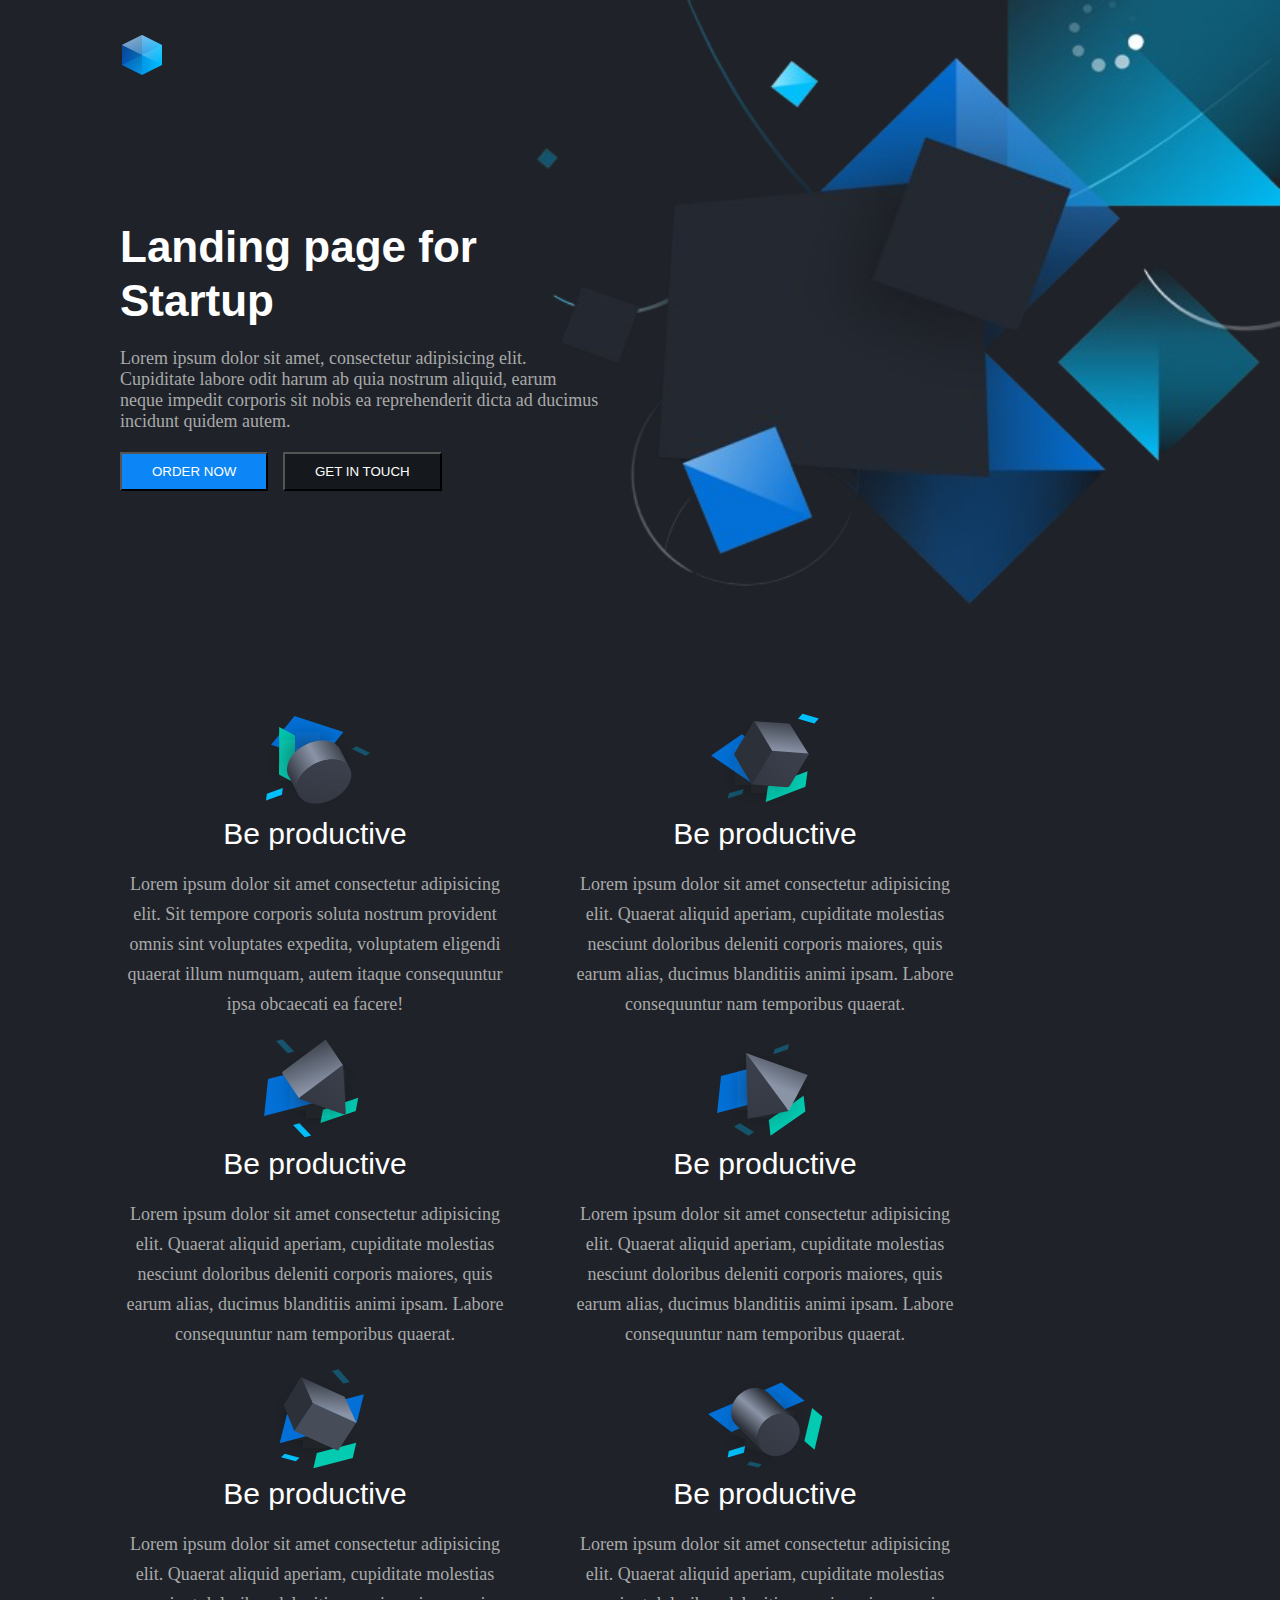
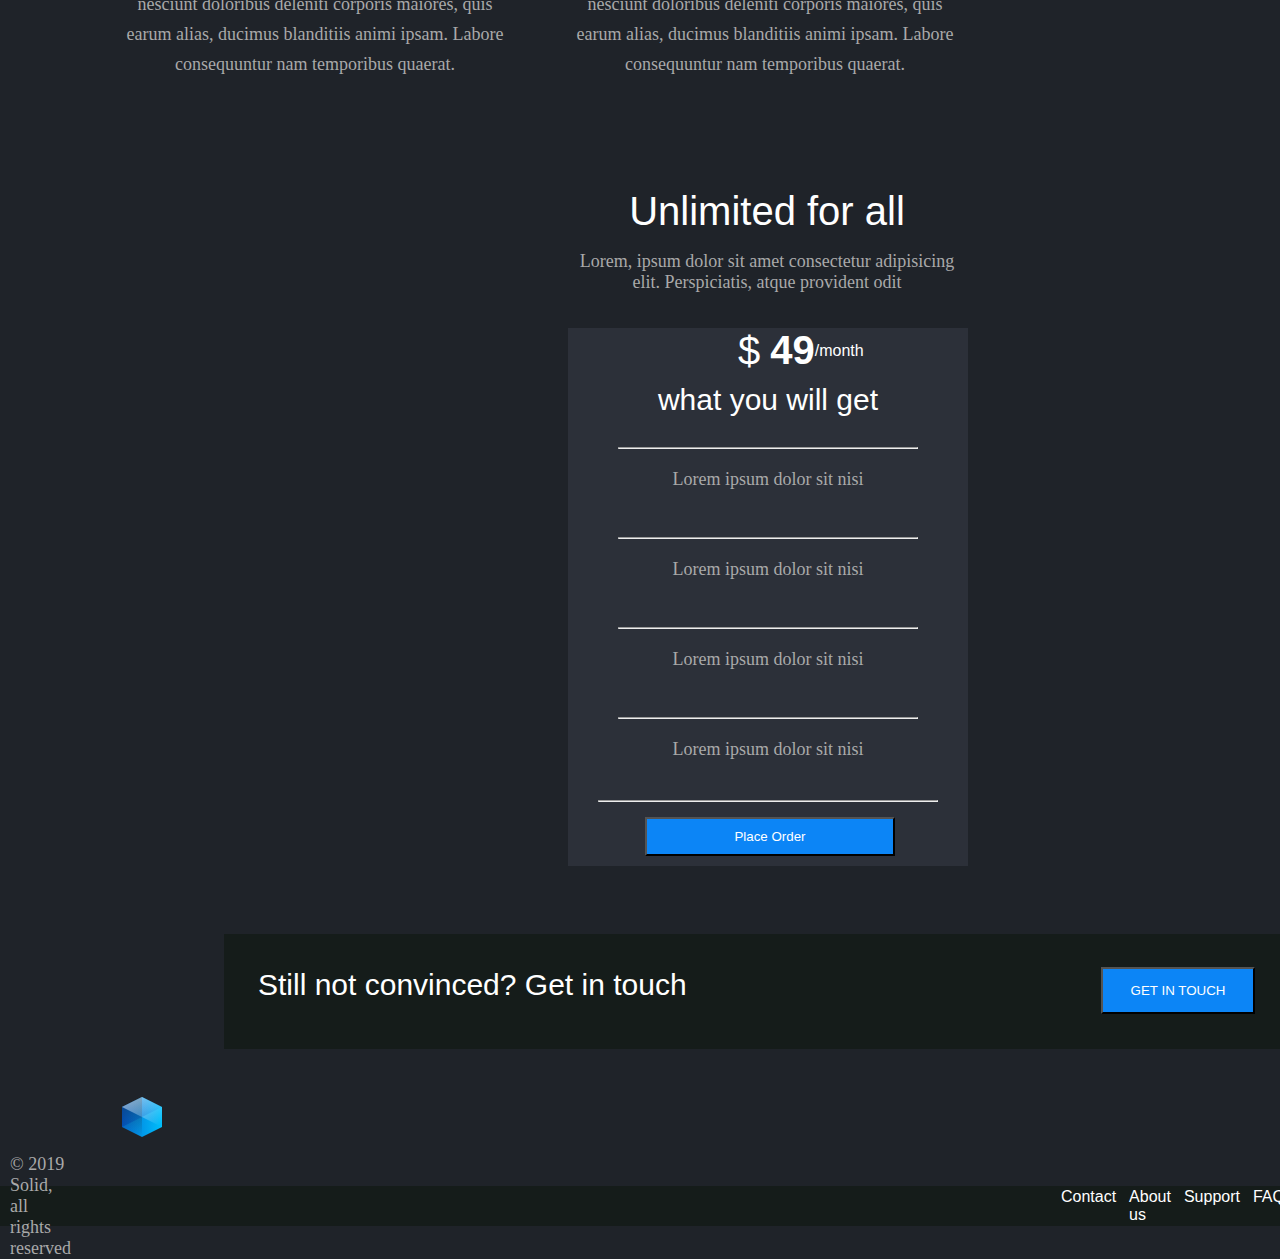
==== commit 9070d5c9: "updating" ====
--- a/Landing page/index.html
+++ b/Landing page/index.html
@@ -44,9 +44,9 @@
         <button class="pre-order">ORDER NOW</button>
         <button class="get-in-touch">GET IN TOUCH</button>
       </div>
-       <div class="background-decoration">
-         <img src="./assets/background_-removebg-preview.png" alt="">
-       </div>
+      <div class="background-decoration">
+        <img src="./assets/background_-removebg-preview.png" alt="" />
+      </div>
       <!--feature section-->
       <section class="feature-section">
         <div class="feature1">
@@ -172,8 +172,6 @@
           </div>
         </div>
       </section>
-      <!-- checking -->
-      <!-- <hr style="margin: 50px;"> -->
 
       <!--still not convinced section-->
       <section class="convinced-section">
@@ -199,6 +197,7 @@
         </div>
       </section>
     </main>
+    <!--footer section-->
     <footer>
       <p>© 2019 Solid, all rights reserved</p>
       <section class="contact-section">
--- a/Landing page/style.css
+++ b/Landing page/style.css
@@ -17,12 +17,6 @@
   font-size: 30px;
   font-weight: 500;
 }
-/* header{
-    background-color: rgb(15,23,42);
-    height:60px;
-    width: 100%;
-} */
-
 main .main-div1 {
   position: absolute;
   left: 100px;
@@ -201,7 +195,6 @@
 
 /*FOOTER SECTION*/
 footer {
-  position: fixed;
   display: flex;
   background-color: rgb(21, 28, 26);
   height: 40px;
